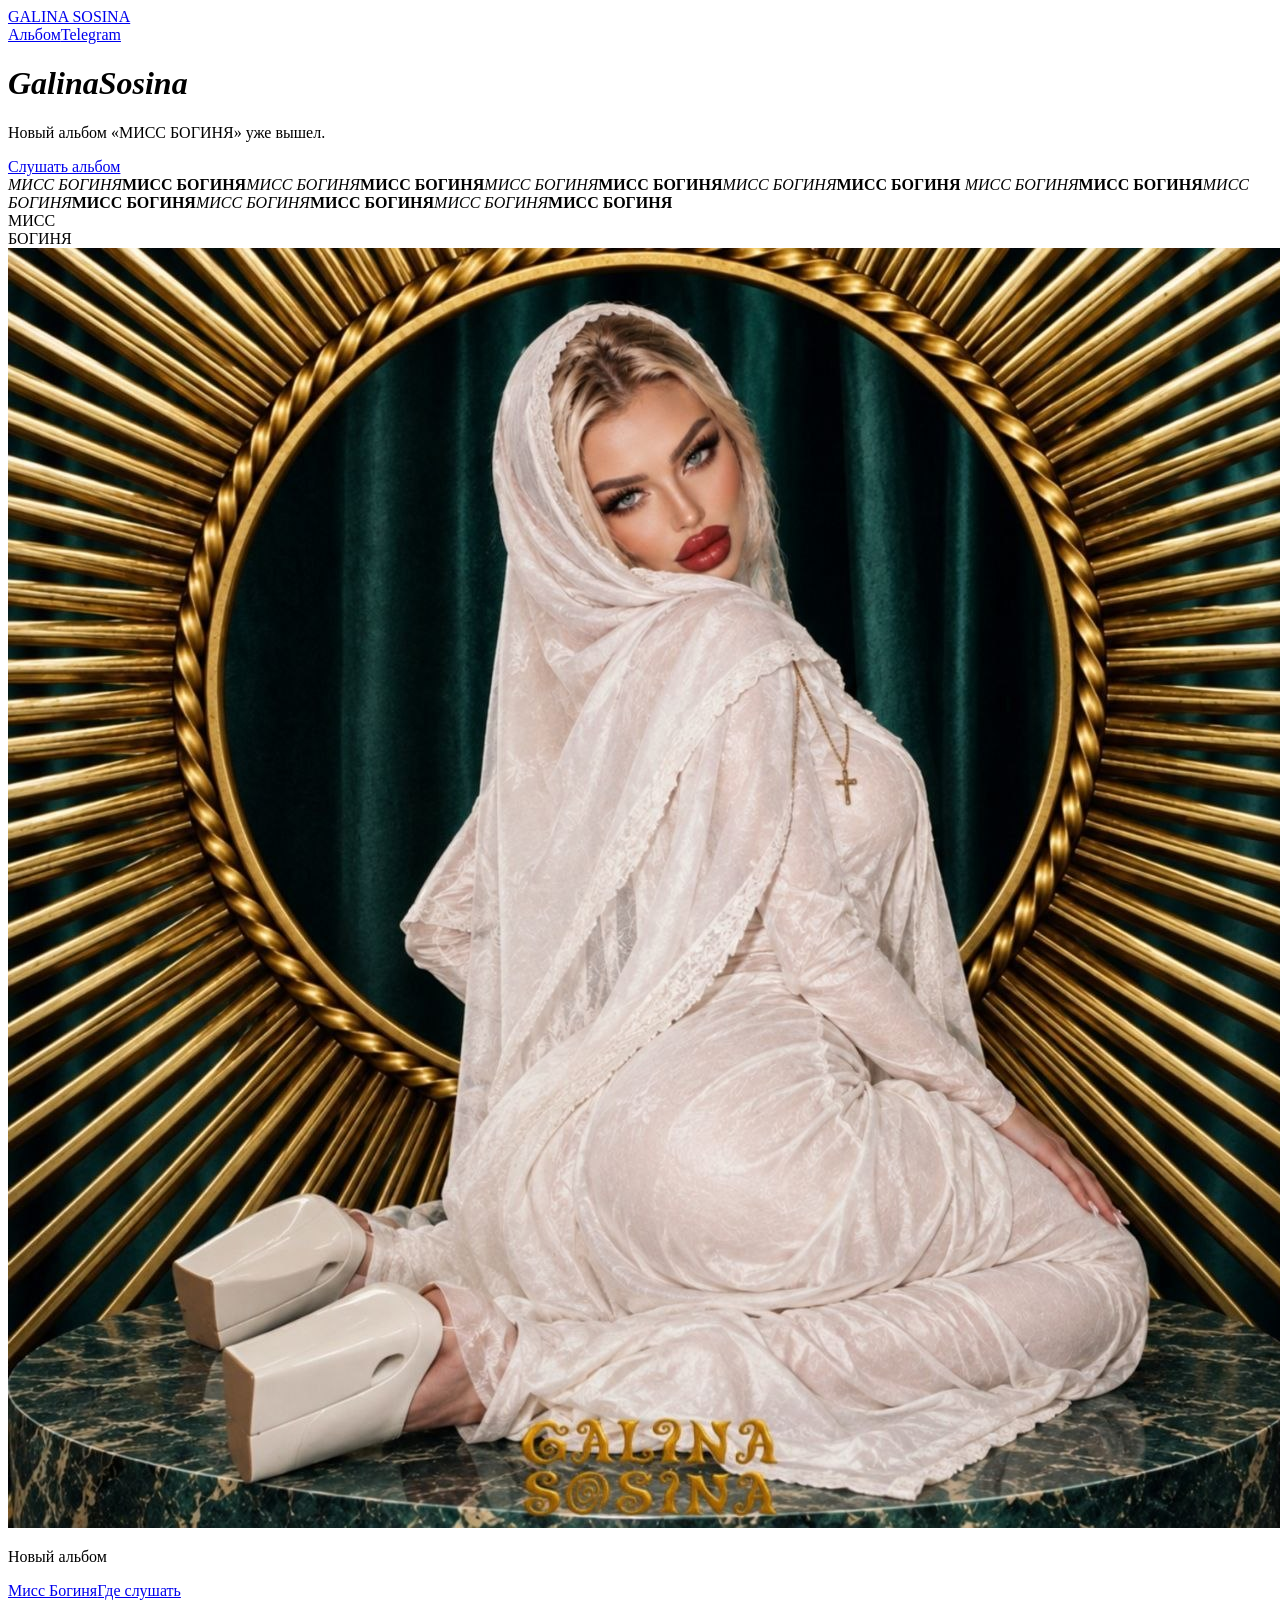
==== index.html @ 9bbdc81f "Create index.html" ====
<!doctype html>
<html lang="ru"><head><meta charset="utf-8">
<meta name="viewport" content="width=device-width,initial-scale=1">
<title>GALINA SOSINA</title>
<meta name="description" content="GALINA SOSINA — новый альбом «МИСС БОГИНЯ».">
<meta property="og:title" content="GALINA SOSINA"><meta property="og:description" content="Новый альбом «МИСС БОГИНЯ»"><meta property="og:image" content="cover.jpg">
<link rel="preconnect" href="https://fonts.googleapis.com"><link rel="preconnect" href="https://fonts.gstatic.com" crossorigin><link href="https://fonts.googleapis.com/css2?family=Onest:wght@400;500&family=Unbounded:wght@500;700;800&display=swap" rel="stylesheet">
<link rel="stylesheet" href="style.css"></head>
<body>
<nav><a href="./">GALINA SOSINA</a><div><a href="#album">Альбом</a><a href="https://t.me/galinamanson" target="_blank" rel="noopener">Telegram</a></div></nav>
<header class="hero">
<h1 class="name"><span><i>Galina</i></span><span><i>Sosina</i></span></h1>
<div class="sub"><p>Новый альбом «МИСС БОГИНЯ» уже вышел.</p><a class="open" href="album.html">Слушать альбом</a></div>
</header>
<div class="band" aria-hidden="true"><div>
<em>МИСС БОГИНЯ</em><b>МИСС БОГИНЯ</b><em>МИСС БОГИНЯ</em><b>МИСС БОГИНЯ</b><em>МИСС БОГИНЯ</em><b>МИСС БОГИНЯ</b><em>МИСС БОГИНЯ</em><b>МИСС БОГИНЯ</b>
<em>МИСС БОГИНЯ</em><b>МИСС БОГИНЯ</b><em>МИСС БОГИНЯ</em><b>МИСС БОГИНЯ</b><em>МИСС БОГИНЯ</em><b>МИСС БОГИНЯ</b><em>МИСС БОГИНЯ</em><b>МИСС БОГИНЯ</b>
</div></div>
<main class="album" id="album">
<div class="cover"><span>МИСС<br>БОГИНЯ</span><img src="cover.jpg" alt="Обложка альбома «МИСС БОГИНЯ»" onerror="this.remove()"></div>
<div><p class="meta">Новый альбом</p><a class="title" href="album.html">Мисс Богиня</a><a class="open" href="album.html">Где слушать</a></div>
</main>
<footer><span>© GALINA SOSINA</span><a href="https://t.me/galinamanson" target="_blank" rel="noopener">t.me/galinamanson</a></footer>
</body></html>
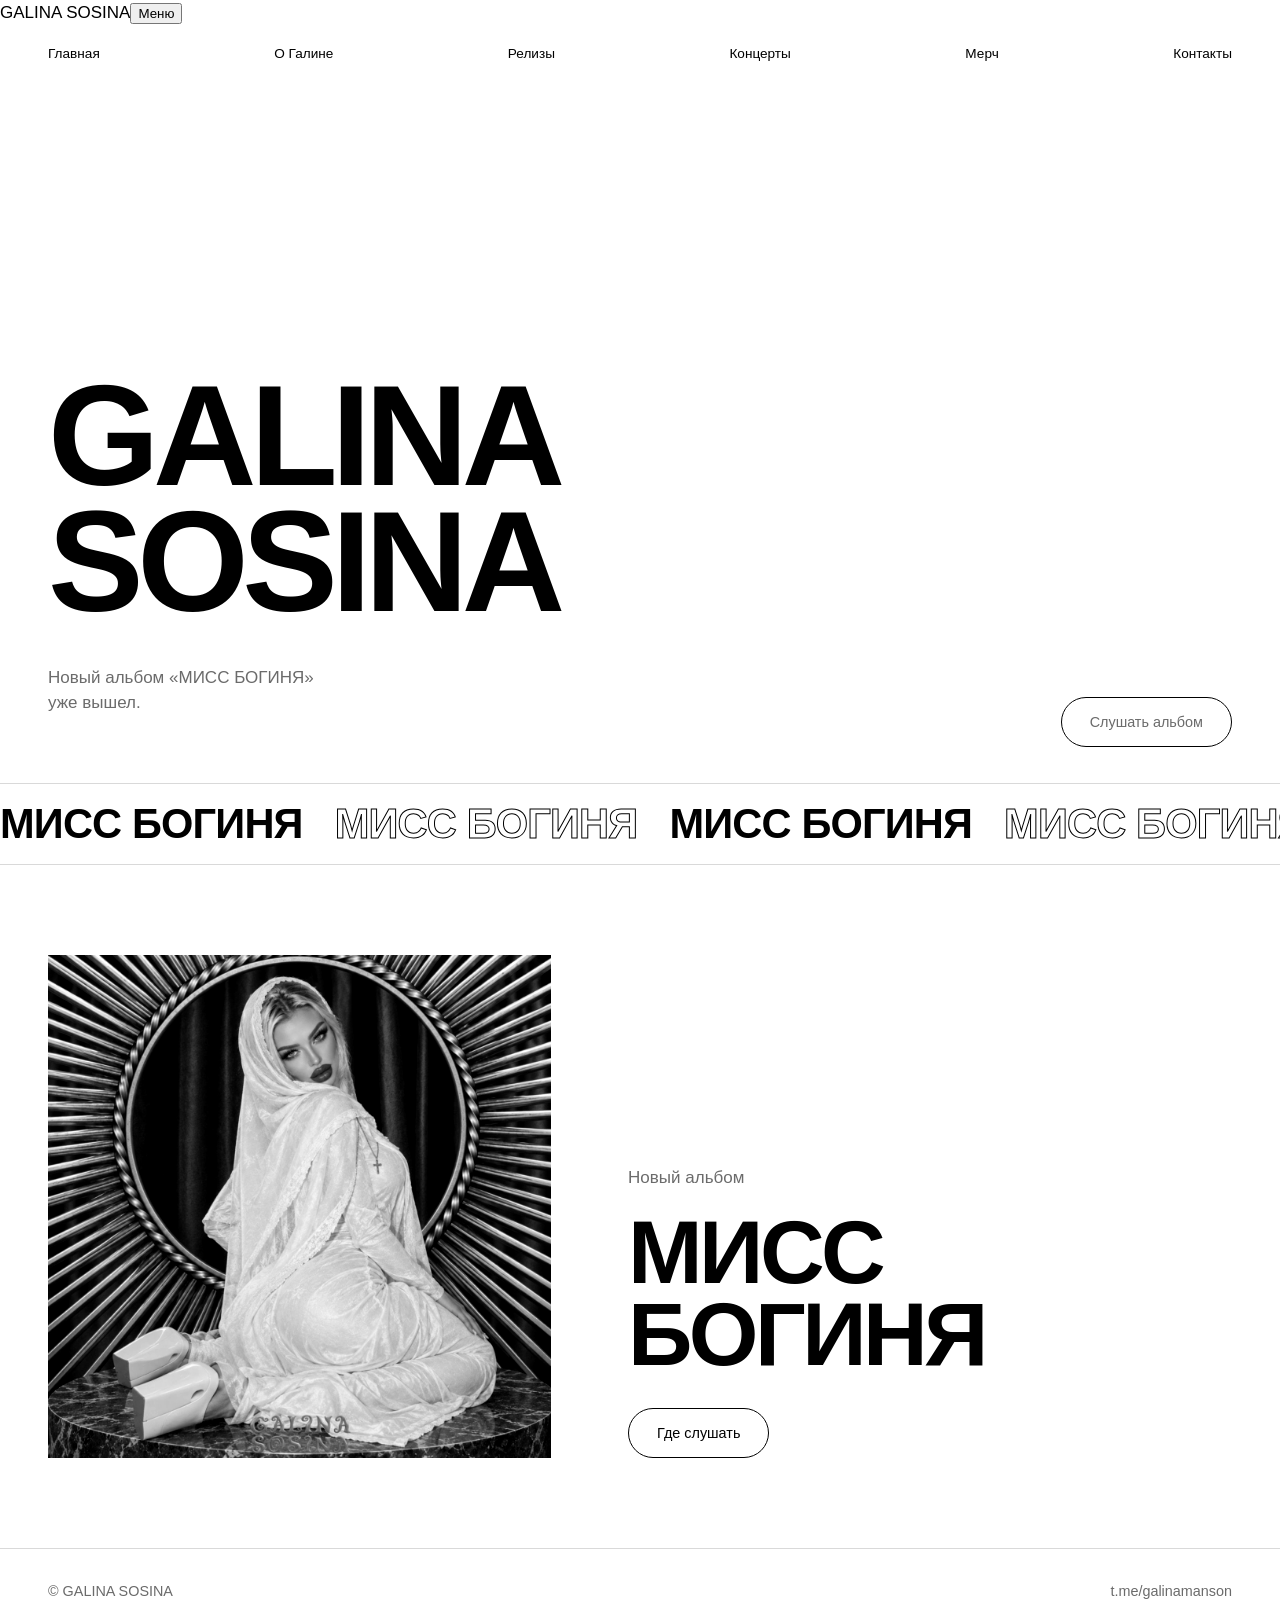
==== commit d21ffb84: "Update index.html" ====
--- a/index.html
+++ b/index.html
@@ -7,7 +7,7 @@
 <link rel="preconnect" href="https://fonts.googleapis.com"><link rel="preconnect" href="https://fonts.gstatic.com" crossorigin><link href="https://fonts.googleapis.com/css2?family=Onest:wght@400;500&family=Unbounded:wght@500;700;800&display=swap" rel="stylesheet">
 <link rel="stylesheet" href="style.css"></head>
 <body>
-<nav><a href="./">GALINA SOSINA</a><div><a href="#album">Альбом</a><a href="https://t.me/galinamanson" target="_blank" rel="noopener">Telegram</a></div></nav>
+<header class="bar"><a class="logo" href="./">GALINA SOSINA</a><button class="burger" aria-expanded="false" aria-controls="menu">Меню</button><nav id="menu" aria-label="Основное меню"><a href="./" aria-current="page">Главная</a><a href="#" class="soon" title="Скоро">О Галине</a><a href="#" class="soon" title="Скоро">Релизы</a><a href="#" class="soon" title="Скоро">Концерты</a><a href="#" class="soon" title="Скоро">Мерч</a><a href="#" class="soon" title="Скоро">Контакты</a></nav></header>
 <header class="hero">
 <h1 class="name"><span><i>Galina</i></span><span><i>Sosina</i></span></h1>
 <div class="sub"><p>Новый альбом «МИСС БОГИНЯ» уже вышел.</p><a class="open" href="album.html">Слушать альбом</a></div>
@@ -21,4 +21,9 @@
 <div><p class="meta">Новый альбом</p><a class="title" href="album.html">Мисс Богиня</a><a class="open" href="album.html">Где слушать</a></div>
 </main>
 <footer><span>© GALINA SOSINA</span><a href="https://t.me/galinamanson" target="_blank" rel="noopener">t.me/galinamanson</a></footer>
+<script>
+const b=document.querySelector('.burger'),m=document.getElementById('menu');
+b.addEventListener('click',()=>{const o=m.classList.toggle('open');b.setAttribute('aria-expanded',o);b.textContent=o?'Закрыть':'Меню';document.body.style.overflow=o?'hidden':''});
+document.querySelectorAll('.soon').forEach(a=>a.addEventListener('click',e=>e.preventDefault()));
+</script>
 </body></html>
--- a/style.css
+++ b/style.css
@@ -0,0 +1,45 @@
+:root{--bg:#000;--fg:#fff;--mid:#8a8a8a;--line:#2a2a2a;--d:"Unbounded",sans-serif;--b:"Onest",sans-serif}
+@media (prefers-color-scheme:light){:root{--bg:#fff;--fg:#000;--mid:#6b6b6b;--line:#d9d9d9}}
+*{box-sizing:border-box;margin:0}
+html{scroll-behavior:smooth}
+body{background:var(--bg);color:var(--fg);font:400 1.0625rem/1.5 var(--b);-webkit-font-smoothing:antialiased;overflow-x:hidden}
+a{color:inherit;text-decoration:none}
+:focus-visible{outline:2px solid var(--fg);outline-offset:4px}
+.wrap{padding:0 clamp(1rem,4vw,3rem)}
+nav{display:flex;justify-content:space-between;align-items:center;padding:1.25rem clamp(1rem,4vw,3rem);position:sticky;top:0;z-index:5;mix-blend-mode:difference;color:#fff}
+nav a{font:500 .85rem var(--d)}
+nav div{display:flex;gap:1.5rem}
+.hero{padding:6vh clamp(1rem,4vw,3rem) 4vh;min-height:78vh;display:flex;flex-direction:column;justify-content:flex-end}
+.name{font:800 clamp(2.4rem,11.2vw,12rem)/.88 var(--d);letter-spacing:-.045em;text-transform:uppercase}
+.name span{display:block;overflow:hidden}
+.name i{display:block;font-style:normal;animation:up 1s cubic-bezier(.2,.8,.1,1) both}
+.name span:nth-child(2) i{animation-delay:.12s}
+@keyframes up{from{transform:translateY(105%)}}
+.sub{display:flex;justify-content:space-between;gap:2rem;flex-wrap:wrap;margin-top:2.5rem;color:var(--mid);max-width:100%}
+.sub p{max-width:30ch}
+.band{border-block:1px solid var(--line);overflow:hidden;white-space:nowrap;padding:1rem 0}
+.band div{display:inline-block;animation:run 28s linear infinite;font:700 clamp(1.4rem,3.5vw,2.6rem) var(--d);letter-spacing:-.02em}
+.band b{font-weight:700;padding-right:2rem;-webkit-text-stroke:1px var(--fg);color:transparent}
+.band em{font-style:normal;padding-right:2rem}
+@keyframes run{to{transform:translateX(-50%)}}
+.album{display:grid;grid-template-columns:minmax(0,5fr) minmax(0,6fr);gap:clamp(2rem,6vw,6rem);padding:clamp(3rem,10vh,8rem) clamp(1rem,4vw,3rem);align-items:end}
+.cover{position:relative;aspect-ratio:1;background:var(--fg);color:var(--bg);display:grid;place-items:center;text-align:center;font:800 clamp(1.6rem,4vw,3.4rem)/1 var(--d);overflow:hidden;filter:grayscale(1) contrast(1.1)}
+.cover img{position:absolute;inset:0;width:100%;height:100%;object-fit:cover}
+.meta{color:var(--mid);margin-bottom:1.25rem}
+.title{display:block;font:800 clamp(2.6rem,7vw,7rem)/.92 var(--d);letter-spacing:-.04em;text-transform:uppercase;transition:color .25s,-webkit-text-stroke .25s}
+.title:hover{color:transparent;-webkit-text-stroke:2px var(--fg)}
+.open{display:inline-block;margin-top:2rem;padding:1rem 1.75rem;border:1px solid var(--fg);border-radius:99px;font:500 .9rem var(--d);transition:background .2s,color .2s}
+.open:hover{background:var(--fg);color:var(--bg)}
+footer{display:flex;justify-content:space-between;flex-wrap:wrap;gap:1rem;padding:2rem clamp(1rem,4vw,3rem);border-top:1px solid var(--line);color:var(--mid);font-size:.9rem}
+/* album page */
+.top{padding:3rem clamp(1rem,4vw,3rem) 2rem;display:grid;grid-template-columns:minmax(0,1fr) minmax(0,1.4fr);gap:clamp(2rem,5vw,5rem);align-items:end}
+.top h1{font:800 clamp(2.4rem,7vw,6.5rem)/.92 var(--d);letter-spacing:-.04em;text-transform:uppercase}
+.top p{color:var(--mid);margin-top:1rem}
+.links{margin:3rem 0 4rem;border-top:1px solid var(--line)}
+.links a{display:flex;justify-content:space-between;align-items:baseline;gap:1rem;padding:clamp(1.5rem,4vw,2.75rem) clamp(1rem,4vw,3rem);border-bottom:1px solid var(--line);transition:background .25s,color .25s}
+.links strong{font:700 clamp(1.4rem,4vw,3.4rem)/1 var(--d);letter-spacing:-.03em}
+.links span{color:var(--mid);text-align:right;transition:color .25s}
+.links a:hover{background:var(--fg);color:var(--bg)}
+.links a:hover span{color:var(--bg)}
+@media (max-width:760px){.album,.top{grid-template-columns:1fr}.links a{flex-direction:column}.links span{text-align:left}}
+@media (prefers-reduced-motion:reduce){*{animation:none!important;transition:none!important}}
